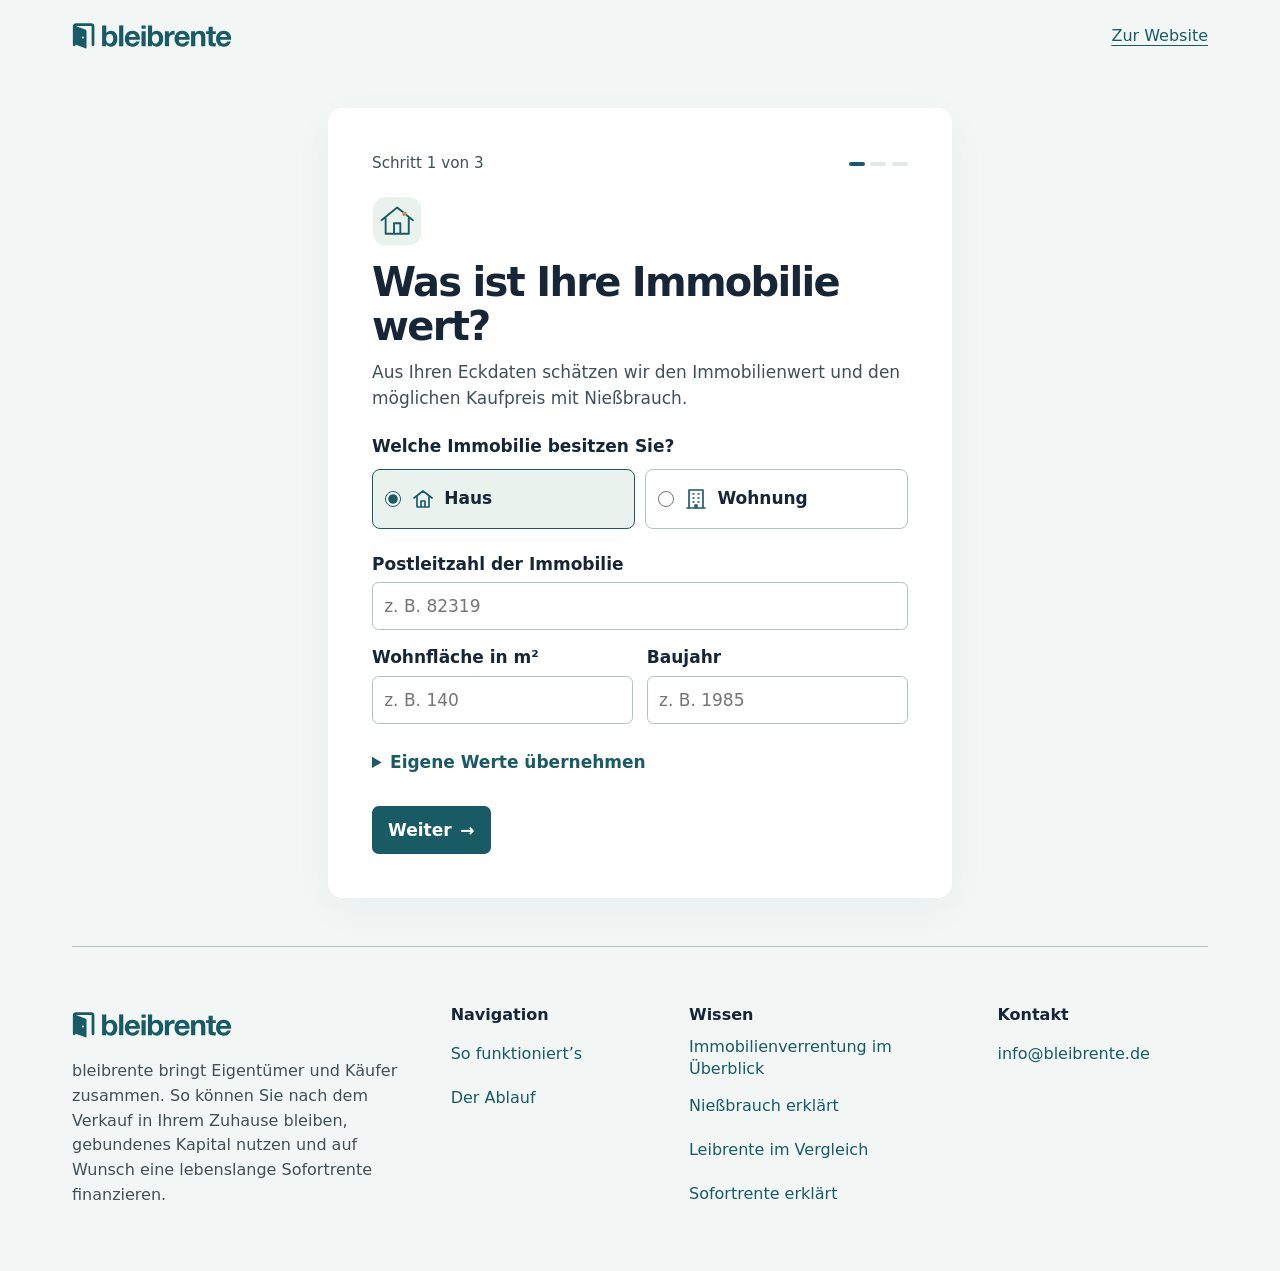
==== immobilienrechner.html @ 05bd12b5 "Veröffentliche die bleibrente-Website als statische Vorschau" ====
<!doctype html>
<html lang="de">
<head>
  <meta charset="utf-8">
  <meta name="viewport" content="width=device-width, initial-scale=1">
  <meta name="description" content="Schätzen Sie den möglichen Kaufpreis Ihrer Immobilie bei einem Verkauf mit lebenslangem Nießbrauch. Kostenlos und ohne Angabe von Kontaktdaten.">
  <meta name="robots" content="noindex">
  <title>Kaufpreis mit Nießbrauch schätzen | bleibrente</title>
  <link rel="icon" type="image/svg+xml" href="bleibrente-tuer-symbol.svg">
  <link rel="stylesheet" href="bleibrente-site.css">
  <style>
    :root {
      color-scheme: light;
      --ink: #172636;
      --body: #405056;
      --teal: #195b65;
      --paper: #f2f7f6;
      --mint: #eaf2ee;
      --line: #b1c3c0;
      --error: #9a2828;
    }

    *, *::before, *::after { box-sizing: border-box; }
    [hidden] { display: none !important; }
    body {
      margin: 0;
      background: var(--paper);
      color: var(--ink);
      font: 1.0625rem/1.55 system-ui, sans-serif;
      text-align: left;
    }
    h1, h2, h3, p, fieldset, dl, dd { margin: 0; }
    a { color: var(--teal); text-underline-offset: .22em; }
    button, input, select { font: inherit; }
    :focus-visible { outline: 2px solid var(--teal); outline-offset: 4px; }

    .header-inner {
      width: min(71rem, calc(100% - 2rem));
      min-height: 4.5rem;
      margin-inline: auto;
      display: flex;
      align-items: center;
      justify-content: space-between;
      gap: .75rem;
    }
    .exit { display: inline-flex; align-items: center; min-height: 44px; font-size: 1rem; }

    .calculator {
      width: min(39rem, calc(100% - 2rem));
      margin: clamp(.85rem, 4vh, 2.75rem) auto 3rem;
      padding: clamp(1.5rem, 4vw, 2.75rem);
      border-radius: .9rem;
      background: #fff;
      box-shadow: 0 12px 42px #1726360a;
    }
    .progress {
      display: grid;
      grid-template-columns: 1fr auto;
      align-items: center;
      gap: 1rem;
      color: var(--body);
      font-size: .95rem;
    }
    .progress-track { display: flex; gap: .35rem; }
    .progress-track span { width: 1rem; height: .25rem; border-radius: 1rem; background: #e0e9e6; }
    .progress-track .filled { background: var(--teal); }
    .step-heading { margin-top: 1.3rem; }
    .step-heading svg { display: block; width: 3.15rem; height: 3.15rem; margin-bottom: .85rem; }
    .step-heading:focus { outline: none; }
    h1, h2 { font-size: clamp(1.9rem, 5vw, 2.5rem); line-height: 1.1; letter-spacing: -.043em; }
    .subtitle { margin-top: .65rem; color: var(--body); }

    fieldset { min-inline-size: 0; padding: 0; border: 0; }
    legend { padding: 0; font-weight: 680; }
    .group { margin-top: 1.35rem; }
    .choices { display: grid; grid-template-columns: repeat(2, minmax(0, 1fr)); gap: .65rem; margin-top: .6rem; }
    .choice {
      min-height: 60px;
      display: flex;
      align-items: center;
      gap: .6rem;
      padding: .65rem .75rem;
      border: 1px solid var(--line);
      border-radius: .5rem;
      cursor: pointer;
      line-height: 1.35;
      font-weight: 620;
    }
    .choice:hover, .choice:has(:checked) { background: var(--mint); border-color: var(--teal); }
    .choice:has(:focus-visible) { outline: 2px solid var(--teal); outline-offset: 3px; }
    .choice input { margin: 0; width: 1rem; height: 1rem; flex: none; accent-color: var(--teal); }
    .choice svg { width: 1.5rem; height: 1.5rem; flex: none; color: var(--teal); }
    .fields { display: grid; grid-template-columns: repeat(2, minmax(0, 1fr)); gap: .85rem; }
    .wide { grid-column: 1 / -1; }
    .field > label { display: block; margin-bottom: .35rem; font-weight: 650; }
    .field input, .field select {
      min-height: 48px;
      width: 100%;
      padding: .55rem .7rem;
      border: 1px solid var(--line);
      border-radius: .4rem;
      color: var(--ink);
      background: #fff;
    }
    .field select { padding-right: 1.7rem; }
    .help { margin-top: .45rem; color: var(--body); font-size: .95rem; }
    .error { margin-top: .5rem; color: var(--error); font-weight: 620; }
    [aria-invalid="true"] { border-color: var(--error) !important; }
    .controls { display: flex; flex-wrap: wrap; align-items: center; gap: .65rem 1.2rem; margin-top: 1.4rem; }
    .action, .link-button {
      display: inline-flex;
      justify-content: center;
      align-items: center;
      gap: .55rem;
      min-height: 48px;
      width: fit-content;
      max-width: 100%;
      cursor: pointer;
      font-weight: 650;
      line-height: 1.35;
      text-align: left;
    }
    .action { padding: .65rem 1rem; border: 0; border-radius: .42rem; background: var(--teal); color: #fff; text-decoration: none; }
    .action:hover { background: #124750; }
    .action:disabled { opacity: .7; cursor: wait; }
    .link-button { padding: 0; border: 0; background: transparent; color: var(--teal); text-decoration: underline; text-underline-offset: .22em; }

    .estimate { margin-top: 1.15rem; padding: clamp(1rem, 3vw, 1.35rem); border-radius: .6rem; background: var(--mint); }
    .estimate p:first-child { color: var(--teal); font-weight: 650; }
    .amount { display: block; margin-block: .25rem; font-size: clamp(1.65rem, 5vw, 2.45rem); line-height: 1.18; letter-spacing: -.04em; font-variant-numeric: tabular-nums; }
    .help + .help { margin-top: .6rem; }
    details { margin-top: 1rem; }
    summary { width: fit-content; min-height: 44px; padding-block: .55rem; color: var(--teal); font-weight: 650; cursor: pointer; }
    .breakdown { display: grid; gap: .65rem; margin-block: .45rem .8rem; }
    .breakdown div { display: flex; flex-wrap: wrap; justify-content: space-between; gap: .15rem .8rem; }
    .breakdown dd { font-weight: 650; font-variant-numeric: tabular-nums; }
    .split-slider { display: block; width: 100%; min-height: 44px; accent-color: var(--teal); cursor: pointer; margin: .15rem 0 .4rem; }
    .split-label { font-weight: 650; }
    .result-contact { margin-top: 1.65rem; padding-top: 1.35rem; border-top: 1px solid var(--line); }
    .result-contact p { margin: .65rem 0 .5rem; color: var(--body); }

    html.embedded body { background: #fff; }
    html.embedded body > header { display: none; }
    html.embedded .calculator { width: 100%; min-height: 0; margin: 0; padding: .75rem clamp(1rem, 4vw, 2.1rem) 1.6rem; box-shadow: none; border-radius: 0; }
    html.embedded .step-heading { margin-top: .85rem; }
    html.embedded .step-heading svg { width: 2.3rem; height: 2.3rem; margin-bottom: .6rem; }
    @media (max-width: 40rem) {
      .header-inner { min-height: 3.75rem; }
      .calculator { width: 100%; margin: 0; min-height: calc(100vh - 3.75rem); min-height: calc(100svh - 3.75rem); padding: 1.15rem 1rem 2rem; border-radius: 0; }
      .controls .action { flex-basis: 100%; }
      .choice { padding-inline: .55rem; gap: .4rem; }
    }
    @media (max-width: 23rem) {
      .fields { grid-template-columns: minmax(0, 1fr); }
      #property-form > .fields { grid-template-columns: repeat(2, minmax(0, 1fr)); }
    }
    @media (max-width: 20rem) {
      .choices, #property-form > .fields { grid-template-columns: minmax(0, 1fr); }
    }
  </style>
  <script src="rechner-fenster.js" defer></script>
  <script src="immobilienrechner.js" defer></script>
</head>
<body>
  <svg xmlns="http://www.w3.org/2000/svg" hidden>
    <symbol id="house" viewBox="0 0 48 48">
      <rect x="1" y="1" width="46" height="46" rx="12" fill="#eaf2ee"/>
      <g fill="none" stroke="#195b65" stroke-width="1.8" stroke-linecap="round" stroke-linejoin="round">
        <path d="M9 23 24 11l15 12M13 21v15h22V21M21 36V26h6v10"/>
      </g>
      <rect x="29" y="15" width="4" height="4" rx="1" fill="#bc9858"/>
    </symbol>
    <symbol id="people" viewBox="0 0 48 48">
      <rect x="1" y="1" width="46" height="46" rx="12" fill="#eaf2ee"/>
      <g fill="none" stroke="#195b65" stroke-width="1.8" stroke-linecap="round">
        <circle cx="19" cy="17" r="4.5"/><path d="M10 35v-3a9 9 0 0 1 18 0v3m3-11a7 7 0 0 1 7 7v4"/>
      </g>
      <circle cx="31.5" cy="17" r="3.8" fill="#bc9858"/>
    </symbol>
    <symbol id="price" viewBox="0 0 48 48">
      <rect x="1" y="1" width="46" height="46" rx="12" fill="#eaf2ee"/>
      <path d="M14 11h14l6 6v20H14z" fill="#fff" stroke="#195b65" stroke-width="1.8" stroke-linejoin="round"/>
      <path d="M27 11v7h7M26 23a4 4 0 1 0 0 8m-7-5h6m-6 2h5" fill="none" stroke="#195b65" stroke-width="1.6" stroke-linecap="round" stroke-linejoin="round"/>
      <circle cx="34" cy="32" r="5" fill="#bc9858"/>
    </symbol>
    <symbol id="single-small" viewBox="0 0 24 24">
      <g fill="none" stroke="currentColor" stroke-width="1.65" stroke-linecap="round"><circle cx="12" cy="7" r="3.2"/><path d="M6 20v-1a6 6 0 0 1 12 0v1"/></g>
    </symbol>
    <symbol id="pair-small" viewBox="0 0 24 24">
      <g fill="none" stroke="currentColor" stroke-width="1.65" stroke-linecap="round"><circle cx="9" cy="7" r="3.1"/><path d="M3 20v-1a6 6 0 0 1 12 0v1m1-16a3 3 0 0 1 0 6m2 4a5 5 0 0 1 3 5v1"/></g>
    </symbol>
    <symbol id="call-small" viewBox="0 0 24 24">
      <path d="M19 15l-3.3-1.5a1 1 0 0 0-1.1.2L13 15a12 12 0 0 1-4-4l1.3-1.6a1 1 0 0 0 .2-1.1L9 5a1 1 0 0 0-1.1-.5L5 5a1 1 0 0 0-.8 1 15 15 0 0 0 13.8 14 1 1 0 0 0 1-.8l.5-2.9A1 1 0 0 0 19 15Z" fill="none" stroke="currentColor" stroke-width="1.65" stroke-linejoin="round"/>
    </symbol>
    <symbol id="house-small" viewBox="0 0 24 24">
      <path d="M3 11l9-7 9 7M6 9v11h12V9m-8 11v-6h4v6" fill="none" stroke="currentColor" stroke-width="1.65" stroke-linecap="round" stroke-linejoin="round"/>
    </symbol>
  </svg>

  <header>
    <div class="header-inner">
      <a class="brand" href="index.html" aria-label="bleibrente, Startseite"><img src="bleibrente-logo-offene-tuer.svg" width="202" height="38" alt="bleibrente"></a>
      <a class="exit" href="index.html">Zur Website</a>
    </div>
  </header>

  <main class="calculator">
    <noscript>
      <h1>Immobilienrechner</h1>
      <p class="subtitle">Für die Online-Berechnung muss JavaScript aktiv sein. Bei Fragen können Sie uns direkt per E-Mail schreiben.</p>
      <a href="mailto:info@bleibrente.de">E-Mail schreiben</a>
    </noscript>

    <div id="calculator-content" hidden>
      <div class="progress" id="calculator-progress">
        <p id="progress-label">Schritt 1 von 3</p>
        <div class="progress-track" aria-hidden="true"><span></span><span></span><span></span></div>
      </div>

      <section data-step="1" aria-labelledby="property-title">
        <div class="step-heading" tabindex="-1">
          <svg aria-hidden="true" focusable="false"><use href="#house"/></svg>
          <h1 id="property-title">Was ist Ihre Immobilie wert?</h1>
          <p class="subtitle">Aus Ihren Eckdaten schätzen wir den Immobilienwert und den möglichen Kaufpreis mit Nießbrauch.</p>
        </div>

        <form id="property-form" novalidate>
          <fieldset class="group">
            <legend>Welche Immobilie besitzen Sie?</legend>
            <div class="choices">
              <label class="choice"><input type="radio" name="property-type" value="haus" checked><svg aria-hidden="true" focusable="false"><use href="#house-small"/></svg>Haus</label>
              <label class="choice"><input type="radio" name="property-type" value="wohnung"><svg aria-hidden="true" focusable="false" viewBox="0 0 24 24"><path d="M5 21V3h14v18M3 21h18M9 7h1m4 0h1M9 11h1m4 0h1m-6 4h1m4 0h1m-4 6v-3h2v3" fill="none" stroke="currentColor" stroke-width="1.65" stroke-linecap="round" stroke-linejoin="round"/></svg>Wohnung</label>
            </div>
          </fieldset>
          <div class="fields group">
            <div class="field wide">
              <label for="postal-code">Postleitzahl der Immobilie</label>
              <input id="postal-code" type="text" inputmode="numeric" autocomplete="postal-code" maxlength="5" placeholder="z. B. 82319" required aria-describedby="postal-error">
              <p class="error" id="postal-error" hidden></p>
            </div>
            <div class="field">
              <label for="floor-area">Wohnfläche in m²</label>
              <input id="floor-area" type="text" inputmode="decimal" maxlength="10" placeholder="z. B. 140" required aria-describedby="area-error">
              <p class="error" id="area-error" hidden></p>
            </div>
            <div class="field">
              <label for="build-year">Baujahr</label>
              <input id="build-year" type="text" inputmode="numeric" maxlength="4" placeholder="z. B. 1985" required aria-describedby="build-year-error">
              <p class="error" id="build-year-error" hidden></p>
            </div>
          </div>
          <div class="estimate property-preview" hidden>
            <p>Geschätzter Immobilienwert ohne Nießbrauch</p>
            <strong id="property-price" class="amount"></strong>
            <p id="property-price-note" class="help"></p>
            <a id="property-price-source" class="help" target="_blank" rel="noopener" hidden></a>
          </div>
          <details>
            <summary>Eigene Werte übernehmen</summary>
            <p class="help">Falls Ihnen ein eigener Marktwert oder eine vergleichbare Kaltmiete vorliegt, können Sie die Schätzung hier anpassen.</p>
            <div class="fields group">
              <div class="field">
                <label for="market-value">Marktwert in €</label>
                <input id="market-value" type="text" inputmode="decimal" maxlength="19" aria-describedby="value-error">
                <p class="error" id="value-error" hidden></p>
              </div>
              <div class="field">
                <label for="monthly-rent">Monatliche Kaltmiete in €</label>
                <input id="monthly-rent" type="text" inputmode="decimal" maxlength="16" aria-describedby="rent-error">
                <p class="error" id="rent-error" hidden></p>
              </div>
            </div>
          </details>
          <div class="controls"><button class="action" type="submit">Weiter <span aria-hidden="true">→</span></button></div>
        </form>
      </section>

      <section data-step="2" aria-labelledby="people-title" hidden>
        <div class="step-heading" tabindex="-1">
          <svg aria-hidden="true" focusable="false"><use href="#people"/></svg>
          <h2 id="people-title">Wer möchte wohnen bleiben?</h2>
          <p class="subtitle">Das Alter beeinflusst, wie sich das lebenslange Nutzungsrecht auf den Kaufpreis auswirkt.</p>
        </div>
        <form id="people-form" novalidate>
          <fieldset class="group">
            <legend>Für wen soll der Nießbrauch gelten?</legend>
            <div class="choices">
              <label class="choice"><input type="radio" name="occupants" value="single" checked><svg aria-hidden="true" focusable="false"><use href="#single-small"/></svg>Für eine Person</label>
              <label class="choice"><input type="radio" name="occupants" value="pair"><svg aria-hidden="true" focusable="false"><use href="#pair-small"/></svg>Für zwei Personen</label>
            </div>
          </fieldset>

          <fieldset class="group" id="person-one">
            <legend id="first-legend">Angaben zur Person</legend>
            <div class="fields">
              <div class="field">
                <label for="age-one">Alter in Jahren</label>
                <input id="age-one" type="text" inputmode="numeric" maxlength="3" required aria-describedby="age-one-error">
                <p class="error" id="age-one-error" hidden></p>
              </div>
              <div class="field">
                <label for="table-one">Geschlecht für die Sterbetafel</label>
                <select id="table-one"><option value="">Keine Angabe</option><option value="female">Weiblich</option><option value="male">Männlich</option></select>
              </div>
            </div>
          </fieldset>
          <fieldset class="group" id="person-two" hidden disabled>
            <legend>Person 2</legend>
            <div class="fields">
              <div class="field">
                <label for="age-two">Alter in Jahren</label>
                <input id="age-two" type="text" inputmode="numeric" maxlength="3" required aria-describedby="age-two-error">
                <p class="error" id="age-two-error" hidden></p>
              </div>
              <div class="field">
                <label for="table-two">Geschlecht für die Sterbetafel</label>
                <select id="table-two"><option value="">Keine Angabe</option><option value="female">Weiblich</option><option value="male">Männlich</option></select>
              </div>
            </div>
            <div class="field group">
              <label for="right-end">Wann soll der gemeinsame Nießbrauch enden?</label>
              <select id="right-end" aria-describedby="right-end-error" required>
                <option value="">Bitte wählen</option>
                <option value="last">Wenn beide Personen verstorben sind</option>
                <option value="first">Wenn die erste Person verstirbt</option>
              </select>
              <p class="error" id="right-end-error" hidden></p>
            </div>
          </fieldset>
          <p class="help">Online berechenbar für Personen von 60 bis 100 Jahren. Ohne Geschlechtsangabe berücksichtigt die Schätzung beide veröffentlichten Tabellen.</p>
          <div class="controls">
            <button class="action" type="submit">Ergebnis anzeigen <span aria-hidden="true">→</span></button>
            <button class="link-button" type="button" data-go="1">Zurück zur Immobilie</button>
          </div>
        </form>
      </section>

      <section data-step="3" aria-labelledby="result-title" hidden>
        <div class="step-heading" tabindex="-1">
          <svg aria-hidden="true" focusable="false"><use href="#price"/></svg>
          <h2 id="result-title">Ihr geschätzter Kaufpreis</h2>
        </div>
        <div class="estimate">
          <p id="result-label">Bei Verkauf mit lebenslangem Nießbrauch</p>
          <strong id="price-range" class="amount" aria-describedby="result-label"></strong>
          <p class="help" id="result-copy"></p>
        </div>

        <details id="method">
          <summary>Wie kommt die Schätzung zustande?</summary>
          <p class="help" id="result-assumptions"></p>
          <dl class="breakdown">
            <div><dt>Immobilienwert ohne Nießbrauch</dt><dd id="result-market"></dd></div>
            <div><dt>Angesetzte Kaltmiete im Jahr</dt><dd id="result-rent"></dd></div>
            <div><dt>Geschätzter Abschlag durch den Nießbrauch</dt><dd id="result-deduction"></dd></div>
          </dl>
          <p class="help">Wir gewichten die Jahreskaltmiete mit den altersabhängigen Überlebenswahrscheinlichkeiten und rechnen sie auf den heutigen Wert um. Für die Spanne verwenden wir zwei beispielhafte Zinssätze von 3&nbsp;% und 5&nbsp;%. Die passende Verzinsung und die vertragliche Kostenverteilung prüfen wir bei der Bewertung.</p>
          <p class="help">Bei zwei Personen modellieren wir die Überlebenswahrscheinlichkeiten unabhängig voneinander. Ab Alter 101 schreiben wir die letzte erfasste jährliche Überlebenswahrscheinlichkeit fort.</p>
          <p class="help"><a href="https://genesis.destatis.de/datenbank/online/statistic/12621/table/12621-0001" target="_blank" rel="noopener">Destatis, Periodensterbetafel Deutschland 2023/2025</a> · <a href="https://www.gesetze-im-internet.de/immowertv_2022/__47.html" target="_blank" rel="noopener">§ 47 ImmoWertV</a></p>
        </details>

        <details id="split" open>
          <summary>Verkaufserlös aufteilen</summary>
          <p class="help">Probieren Sie aus, welchen Anteil Sie als Einmalzahlung behalten und welchen Teil Sie für eine Sofortrente einsetzen könnten.</p>
          <div class="group">
            <label for="annuity-share" class="split-label">Anteil für die Sofortrente</label>
            <input id="annuity-share" class="split-slider" type="range" min="0" max="100" step="5" value="50">
            <p class="help"><output id="split-share" for="annuity-share">50 %</output> für die Sofortrente</p>
          </div>
          <dl class="breakdown">
            <div><dt>Als Einmalzahlung behalten</dt><dd id="split-upfront"></dd></div>
            <div><dt>Für die Sofortrente einsetzen</dt><dd id="split-premium"></dd></div>
          </dl>
          <div class="field" id="annuity-person-field" hidden>
            <label for="annuity-person">Beispielrente für</label>
            <select id="annuity-person"><option value="0">Person 1</option><option value="1">Person 2</option></select>
          </div>
          <dl class="breakdown" id="annuity-example">
            <div><dt>Beispiel für die Monatsrente</dt><dd id="monthly-example"></dd></div>
          </dl>
          <p class="help" id="annuity-note">Die Monatsrente ist eine Modellrechnung mit den Beispielwerten des bisherigen Rechners. Die tatsächliche Rente ergibt sich aus dem Versicherungsangebot.</p>
          <a href="sofortrente.html" target="_blank" rel="noopener">Sofortrente erklärt</a>
        </details>

        <div class="result-contact">
          <h3>So würde die Anfrage weitergehen</h3>
          <p>In dieser Vorschau können Sie die Bestätigung ausprobieren. Es werden keine Kontaktdaten abgefragt oder Anfragen gesendet.</p>
          <div class="controls">
            <button class="action" type="button" id="preview-confirmation">Danke-Seite ansehen <span aria-hidden="true">→</span></button>
            <button class="link-button" type="button" data-go="2">Angaben ändern</button>
          </div>
        </div>
      </section>
    </div>
  </main>
  <footer class="site-footer">
    <div class="site-shell">
      <div>
        <a class="brand" href="index.html" aria-label="bleibrente, Startseite"><img src="bleibrente-logo-offene-tuer.svg" width="202" height="38" alt="bleibrente"></a>
        <p class="footer-tagline">bleibrente bringt Eigentümer und Käufer zusammen. So können Sie nach dem Verkauf in Ihrem Zuhause bleiben, gebundenes Kapital nutzen und auf Wunsch eine lebenslange Sofortrente finanzieren.</p>
      </div>
      <nav class="footer-group" aria-labelledby="footer-navigation-title">
        <h2 id="footer-navigation-title">Navigation</h2>
        <a href="index.html#so-funktionierts">So funktioniert’s</a>
        <a href="index.html#ablauf">Der Ablauf</a>
      </nav>
      <nav class="footer-group" aria-labelledby="footer-knowledge-title">
        <h2 id="footer-knowledge-title">Wissen</h2>
        <a href="immobilienverrentung.html">Immobilienverrentung im Überblick</a>
        <a href="niessbrauch.html">Nießbrauch erklärt</a>
        <a href="leibrente-vergleich.html">Leibrente im Vergleich</a>
        <a href="sofortrente.html">Sofortrente erklärt</a>
      </nav>
      <div class="footer-group">
        <h2>Kontakt</h2>
        <address><a href="mailto:info@bleibrente.de">info@bleibrente.de</a></address>
      </div>
    </div>
  </footer>
</body>
</html>
---- bleibrente-site.css ----
:root {
  color-scheme: light;
  --ink: #172636;
  --body: #405056;
  --teal: #195b65;
  --paper: #f2f7f6;
  --line: #d9e3e2;
}

.site-shell {
  width: min(71rem, calc(100% - 3rem));
  margin-inline: auto;
}

.brand {
  display: inline-flex;
  align-items: center;
  width: fit-content;
  max-width: 100%;
  min-height: 44px;
  text-decoration: none;
}

.brand img {
  display: block;
  width: 10rem;
  max-width: 100%;
  height: auto;
}

.site-footer { background: var(--paper); }
.site-footer .site-shell {
  display: grid;
  grid-template-columns: minmax(0, 1.4fr) minmax(0, .8fr) minmax(0, 1.1fr) minmax(0, .9fr);
  align-items: start;
  gap: 1.6rem clamp(1.5rem, 4vw, 3.25rem);
  padding-block: clamp(2rem, 5vw, 3.5rem);
  border-top: 1px solid var(--line);
}

.footer-tagline {
  margin: .7rem 0 0;
  max-width: 32ch;
  color: var(--body);
  font-size: 1rem;
}

.footer-group { display: grid; justify-items: start; font-size: 1rem; }
.footer-group h2 { margin: 0 0 .35rem; font-size: 1rem; line-height: 1.45; letter-spacing: normal; }
.footer-group address { font-style: normal; }
.footer-group :is(a, [aria-current]) {
  display: flex;
  align-items: center;
  min-height: 44px;
  padding-block: .25rem;
  color: var(--teal);
  line-height: 1.35;
  text-decoration: none;
  text-underline-offset: .22em;
  overflow-wrap: anywhere;
}

.footer-group [aria-current] { font-weight: 650; color: var(--ink); }
.footer-group a:hover { text-decoration: underline; }
:is(.brand, .footer-group a, .calculator-cta):focus-visible { outline: 2px solid var(--teal); outline-offset: 4px; }

.contact-section {
  background: var(--teal);
  color: #fff;
  scroll-margin-top: var(--header-height, 1rem);
}
.contact-section .site-shell {
  display: grid;
  grid-template-columns: minmax(0, 1fr) auto;
  align-items: center;
  gap: 1.25rem 3rem;
  padding-block: clamp(2.75rem, 6vw, 5rem);
}

.contact-section h2 {
  margin: 0;
  max-width: 26ch;
  font-size: clamp(1.9rem, 4vw, 3rem);
  line-height: 1.15;
  letter-spacing: -.04em;
  text-wrap: balance;
}

.contact-section p { margin: .65rem 0 0; max-width: 52ch; color: #e8f3f2; }
.calculator-cta {
  display: inline-flex;
  justify-self: start;
  align-items: center;
  gap: .65rem;
  min-height: 48px;
  padding: .55rem 1rem;
  border-radius: .4rem;
  background: #fff;
  color: var(--teal);
  font-weight: 650;
  line-height: 1.35;
  text-decoration: none;
}

.calculator-cta:hover { background: #e7f1ef; }
.contact-section .calculator-cta:focus-visible { outline-color: #fff; }
html.embedded .site-footer { display: none; }

@media (max-width: 57rem) {
  .site-footer .site-shell { grid-template-columns: repeat(2, minmax(0, 1fr)); }
}

@media (max-width: 48rem) {
  .contact-section .site-shell { grid-template-columns: minmax(0, 1fr); }
}

@media (max-width: 40rem) {
  .site-shell { width: calc(100% - 2rem); }
}

@media (max-width: 30rem) {
  .site-footer .site-shell { grid-template-columns: minmax(0, 1fr); }
}

body:has(.calculator-dialog[open]) { overflow: hidden; }
.calculator-dialog {
  width: min(42rem, calc(100% - 1.5rem));
  max-width: none;
  max-height: calc(100dvh - 1.5rem);
  margin: auto;
  padding: 0;
  border: 1px solid var(--line);
  border-radius: .85rem;
  overflow: hidden;
  background: #fff;
  color: var(--ink);
  box-shadow: 0 1.4rem 4rem #17263635;
}
.calculator-dialog::backdrop { background: #17263686; }
.calculator-dialog-header {
  display: flex;
  align-items: center;
  justify-content: flex-end;
  padding: .2rem .45rem 0;
  background: #fff;
}
.calculator-dialog-header form { margin: 0; }
.calculator-dialog-close {
  display: grid;
  place-items: center;
  width: 44px;
  height: 44px;
  padding: 0;
  border: 0;
  border-radius: .4rem;
  background: transparent;
  color: var(--ink);
  font: 1.55rem/1 system-ui, sans-serif;
  cursor: pointer;
}
.calculator-dialog-close:hover { background: #dcecea; }
.calculator-dialog-close:focus-visible { outline: 2px solid var(--teal); outline-offset: -3px; }
.calculator-dialog iframe {
  display: block;
  width: 100%;
  height: var(--rechner-height, 35rem);
  max-height: calc(100dvh - 4.75rem);
  border: 0;
  background: #fff;
}
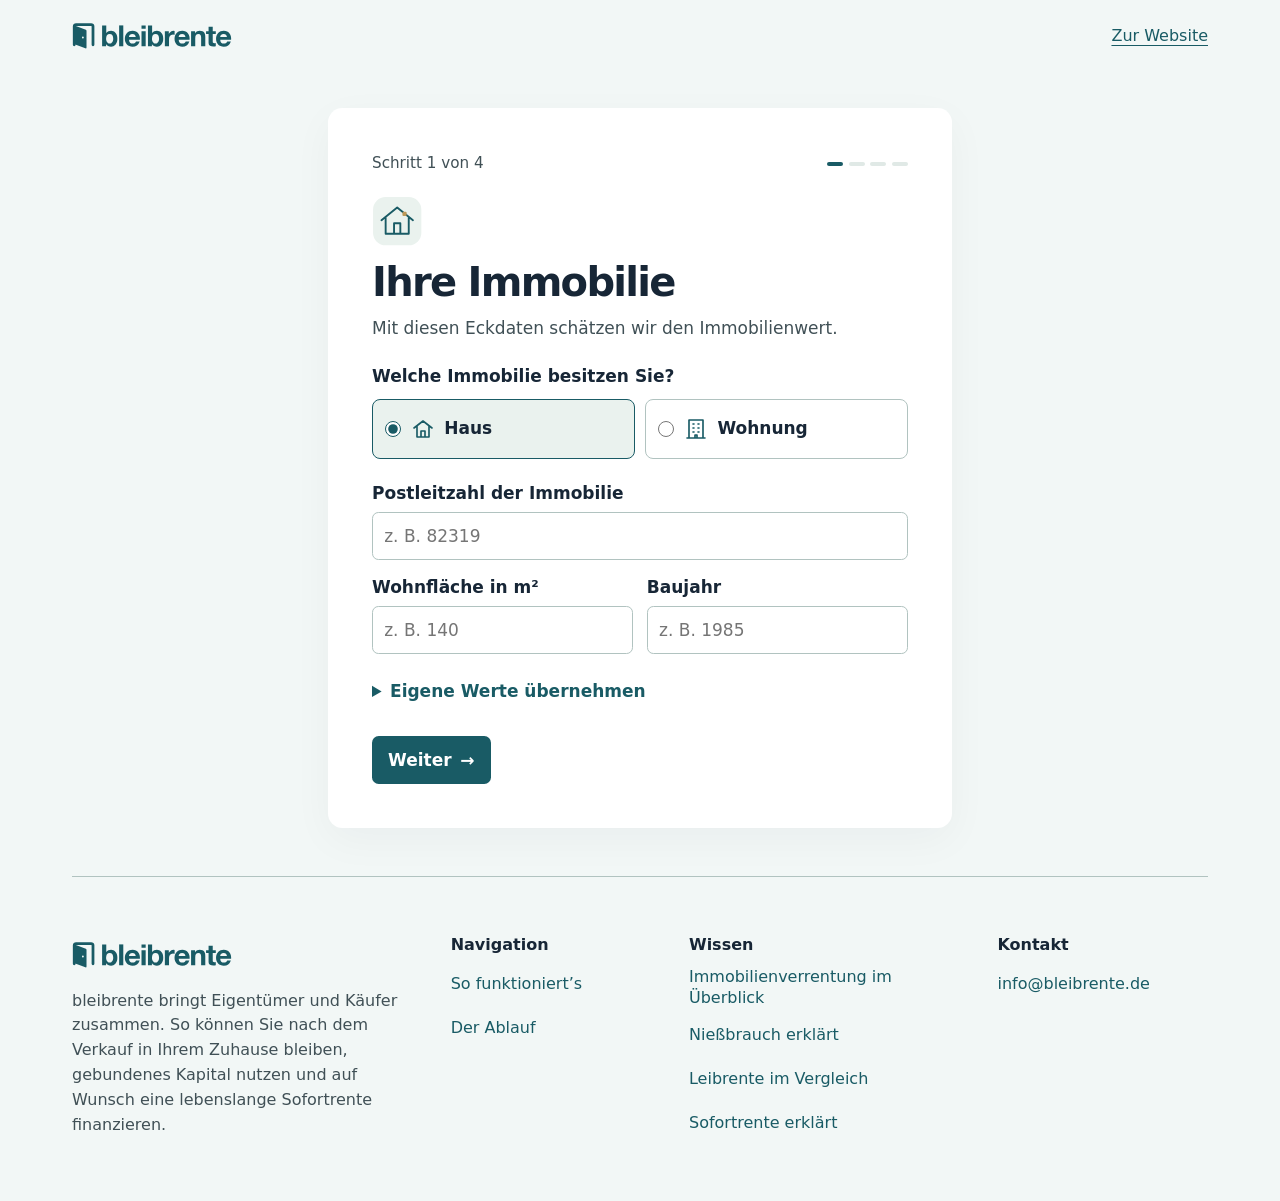
==== commit 1aee711d: "Verbessere Scrollanimation, Wissensseiten und mobilen Rechner" ====
--- a/immobilienrechner.html
+++ b/immobilienrechner.html
@@ -128,6 +128,11 @@
     .estimate { margin-top: 1.15rem; padding: clamp(1rem, 3vw, 1.35rem); border-radius: .6rem; background: var(--mint); }
     .estimate p:first-child { color: var(--teal); font-weight: 650; }
     .amount { display: block; margin-block: .25rem; font-size: clamp(1.65rem, 5vw, 2.45rem); line-height: 1.18; letter-spacing: -.04em; font-variant-numeric: tabular-nums; }
+    .market-estimate .amount { font-size: clamp(2.15rem, 8vw, 3.15rem); }
+    @media (prefers-reduced-motion: no-preference) {
+      .market-estimate .amount { animation: market-in 400ms cubic-bezier(.2, .7, .25, 1) both; }
+      @keyframes market-in { from { opacity: 0; transform: translateY(.45rem); } }
+    }
     .help + .help { margin-top: .6rem; }
     details { margin-top: 1rem; }
     summary { width: fit-content; min-height: 44px; padding-block: .55rem; color: var(--teal); font-weight: 650; cursor: pointer; }
@@ -139,6 +144,7 @@
     .result-contact { margin-top: 1.65rem; padding-top: 1.35rem; border-top: 1px solid var(--line); }
     .result-contact p { margin: .65rem 0 .5rem; color: var(--body); }
 
+    html.embedded { overscroll-behavior: none; }
     html.embedded body { background: #fff; }
     html.embedded body > header { display: none; }
     html.embedded .calculator { width: 100%; min-height: 0; margin: 0; padding: .75rem clamp(1rem, 4vw, 2.1rem) 1.6rem; box-shadow: none; border-radius: 0; }
@@ -149,13 +155,31 @@
       .calculator { width: 100%; margin: 0; min-height: calc(100vh - 3.75rem); min-height: calc(100svh - 3.75rem); padding: 1.15rem 1rem 2rem; border-radius: 0; }
       .controls .action { flex-basis: 100%; }
       .choice { padding-inline: .55rem; gap: .4rem; }
+      html.embedded .calculator { padding: .35rem .95rem .9rem; }
+      html.embedded .step-heading { margin-top: .5rem; }
+      html.embedded .step-heading svg { display: none; }
+      html.embedded :is(h1,h2) { font-size: clamp(1.55rem, 5.8vw, 1.95rem); }
+      html.embedded .subtitle { margin-top: .4rem; font-size: 1rem; line-height: 1.42; }
+      html.embedded .group { margin-top: .85rem; }
+      html.embedded .choices { margin-top: .4rem; gap: .45rem; }
+      html.embedded .choice { min-height: 48px; padding-block: .45rem; font-size: .97rem; }
+      html.embedded .choice svg { width: 1.1rem; height: 1.1rem; }
+      html.embedded .fields { gap: .55rem; }
+      html.embedded .field > label { margin-bottom: .2rem; font-size: .96rem; }
+      html.embedded .field :is(input,select) { min-height: 44px; padding-block: .4rem; }
+      html.embedded #property-form details { margin-top: .5rem; }
+      html.embedded .controls { margin-top: .75rem; gap: .2rem .9rem; }
+      html.embedded .market-estimate { margin-top: .85rem; padding: .85rem; }
     }
     @media (max-width: 23rem) {
       .fields { grid-template-columns: minmax(0, 1fr); }
-      #property-form > .fields { grid-template-columns: repeat(2, minmax(0, 1fr)); }
+      #property-form > .fields, #people-form .fields { grid-template-columns: repeat(2, minmax(0, 1fr)); }
+      #people-form .field select { padding-inline: .5rem 1.35rem; }
+      html.embedded .calculator { padding-bottom: .5rem; }
     }
     @media (max-width: 20rem) {
-      .choices, #property-form > .fields { grid-template-columns: minmax(0, 1fr); }
+      .choice { padding-inline: .4rem; gap: .32rem; }
+      .choice svg { display: none; }
     }
   </style>
   <script src="rechner-fenster.js" defer></script>
@@ -213,15 +237,15 @@
 
     <div id="calculator-content" hidden>
       <div class="progress" id="calculator-progress">
-        <p id="progress-label">Schritt 1 von 3</p>
-        <div class="progress-track" aria-hidden="true"><span></span><span></span><span></span></div>
+        <p id="progress-label">Schritt 1 von 4</p>
+        <div class="progress-track" aria-hidden="true"><span></span><span></span><span></span><span></span></div>
       </div>
 
       <section data-step="1" aria-labelledby="property-title">
         <div class="step-heading" tabindex="-1">
           <svg aria-hidden="true" focusable="false"><use href="#house"/></svg>
-          <h1 id="property-title">Was ist Ihre Immobilie wert?</h1>
-          <p class="subtitle">Aus Ihren Eckdaten schätzen wir den Immobilienwert und den möglichen Kaufpreis mit Nießbrauch.</p>
+          <h1 id="property-title">Ihre Immobilie</h1>
+          <p class="subtitle">Mit diesen Eckdaten schätzen wir den Immobilienwert.</p>
         </div>
 
         <form id="property-form" novalidate>
@@ -249,12 +273,6 @@
               <p class="error" id="build-year-error" hidden></p>
             </div>
           </div>
-          <div class="estimate property-preview" hidden>
-            <p>Geschätzter Immobilienwert ohne Nießbrauch</p>
-            <strong id="property-price" class="amount"></strong>
-            <p id="property-price-note" class="help"></p>
-            <a id="property-price-source" class="help" target="_blank" rel="noopener" hidden></a>
-          </div>
           <details>
             <summary>Eigene Werte übernehmen</summary>
             <p class="help">Falls Ihnen ein eigener Marktwert oder eine vergleichbare Kaltmiete vorliegt, können Sie die Schätzung hier anpassen.</p>
@@ -275,23 +293,41 @@
         </form>
       </section>
 
-      <section data-step="2" aria-labelledby="people-title" hidden>
+      <section data-step="2" aria-labelledby="market-title" hidden>
+        <div class="step-heading" tabindex="-1">
+          <svg aria-hidden="true" focusable="false"><use href="#price"/></svg>
+          <h2 id="market-title">Ihr Immobilienwert</h2>
+        </div>
+        <div class="estimate market-estimate">
+          <p id="property-price-label">Geschätzt ohne Nießbrauch</p>
+          <strong id="property-price" class="amount" aria-describedby="property-price-label"></strong>
+          <p id="property-price-note" class="help"></p>
+          <a id="property-price-source" class="help" target="_blank" rel="noopener" hidden></a>
+        </div>
+        <p class="subtitle">Wie wirkt sich der Nießbrauch auf den möglichen Kaufpreis aus?</p>
+        <div class="controls">
+          <button class="action" type="button" data-go="3">Weiter zum Nießbrauch <span aria-hidden="true">→</span></button>
+          <button class="link-button" type="button" data-go="1">Angaben ändern</button>
+        </div>
+      </section>
+
+      <section data-step="3" aria-labelledby="people-title" hidden>
         <div class="step-heading" tabindex="-1">
           <svg aria-hidden="true" focusable="false"><use href="#people"/></svg>
-          <h2 id="people-title">Wer möchte wohnen bleiben?</h2>
-          <p class="subtitle">Das Alter beeinflusst, wie sich das lebenslange Nutzungsrecht auf den Kaufpreis auswirkt.</p>
+          <h2 id="people-title">Wer bleibt wohnen?</h2>
+          <p class="subtitle">Das Alter beeinflusst den Kaufpreis mit Nießbrauch.</p>
         </div>
         <form id="people-form" novalidate>
           <fieldset class="group">
-            <legend>Für wen soll der Nießbrauch gelten?</legend>
+            <legend>Nießbrauch für</legend>
             <div class="choices">
-              <label class="choice"><input type="radio" name="occupants" value="single" checked><svg aria-hidden="true" focusable="false"><use href="#single-small"/></svg>Für eine Person</label>
-              <label class="choice"><input type="radio" name="occupants" value="pair"><svg aria-hidden="true" focusable="false"><use href="#pair-small"/></svg>Für zwei Personen</label>
+              <label class="choice"><input type="radio" name="occupants" value="single" checked><svg aria-hidden="true" focusable="false"><use href="#single-small"/></svg>Eine Person</label>
+              <label class="choice"><input type="radio" name="occupants" value="pair"><svg aria-hidden="true" focusable="false"><use href="#pair-small"/></svg>Zwei Personen</label>
             </div>
           </fieldset>
 
           <fieldset class="group" id="person-one">
-            <legend id="first-legend">Angaben zur Person</legend>
+            <legend id="first-legend" hidden>Person 1</legend>
             <div class="fields">
               <div class="field">
                 <label for="age-one">Alter in Jahren</label>
@@ -299,7 +335,7 @@
                 <p class="error" id="age-one-error" hidden></p>
               </div>
               <div class="field">
-                <label for="table-one">Geschlecht für die Sterbetafel</label>
+                <label for="table-one">Geschlecht</label>
                 <select id="table-one"><option value="">Keine Angabe</option><option value="female">Weiblich</option><option value="male">Männlich</option></select>
               </div>
             </div>
@@ -313,7 +349,7 @@
                 <p class="error" id="age-two-error" hidden></p>
               </div>
               <div class="field">
-                <label for="table-two">Geschlecht für die Sterbetafel</label>
+                <label for="table-two">Geschlecht</label>
                 <select id="table-two"><option value="">Keine Angabe</option><option value="female">Weiblich</option><option value="male">Männlich</option></select>
               </div>
             </div>
@@ -327,15 +363,15 @@
               <p class="error" id="right-end-error" hidden></p>
             </div>
           </fieldset>
-          <p class="help">Online berechenbar für Personen von 60 bis 100 Jahren. Ohne Geschlechtsangabe berücksichtigt die Schätzung beide veröffentlichten Tabellen.</p>
+          <p class="help">Für Personen von 60 bis 100 Jahren. Ohne Geschlechtsangabe berücksichtigen wir beide Sterbetafeln.</p>
           <div class="controls">
             <button class="action" type="submit">Ergebnis anzeigen <span aria-hidden="true">→</span></button>
-            <button class="link-button" type="button" data-go="1">Zurück zur Immobilie</button>
+            <button class="link-button" type="button" data-go="2">Zurück zum Immobilienwert</button>
           </div>
         </form>
       </section>
 
-      <section data-step="3" aria-labelledby="result-title" hidden>
+      <section data-step="4" aria-labelledby="result-title" hidden>
         <div class="step-heading" tabindex="-1">
           <svg aria-hidden="true" focusable="false"><use href="#price"/></svg>
           <h2 id="result-title">Ihr geschätzter Kaufpreis</h2>
@@ -359,7 +395,7 @@
           <p class="help"><a href="https://genesis.destatis.de/datenbank/online/statistic/12621/table/12621-0001" target="_blank" rel="noopener">Destatis, Periodensterbetafel Deutschland 2023/2025</a> · <a href="https://www.gesetze-im-internet.de/immowertv_2022/__47.html" target="_blank" rel="noopener">§ 47 ImmoWertV</a></p>
         </details>
 
-        <details id="split" open>
+        <details id="split">
           <summary>Verkaufserlös aufteilen</summary>
           <p class="help">Probieren Sie aus, welchen Anteil Sie als Einmalzahlung behalten und welchen Teil Sie für eine Sofortrente einsetzen könnten.</p>
           <div class="group">
@@ -387,7 +423,7 @@
           <p>In dieser Vorschau können Sie die Bestätigung ausprobieren. Es werden keine Kontaktdaten abgefragt oder Anfragen gesendet.</p>
           <div class="controls">
             <button class="action" type="button" id="preview-confirmation">Danke-Seite ansehen <span aria-hidden="true">→</span></button>
-            <button class="link-button" type="button" data-go="2">Angaben ändern</button>
+            <button class="link-button" type="button" data-go="3">Angaben ändern</button>
           </div>
         </div>
       </section>
--- a/bleibrente-site.css
+++ b/bleibrente-site.css
@@ -168,3 +168,8 @@
   border: 0;
   background: #fff;
 }
+
+@media (max-width: 40rem) {
+  .calculator-dialog { width: calc(100% - 1rem); max-height: calc(100dvh - 1rem); }
+  .calculator-dialog iframe { max-height: calc(100dvh - 4rem); }
+}
